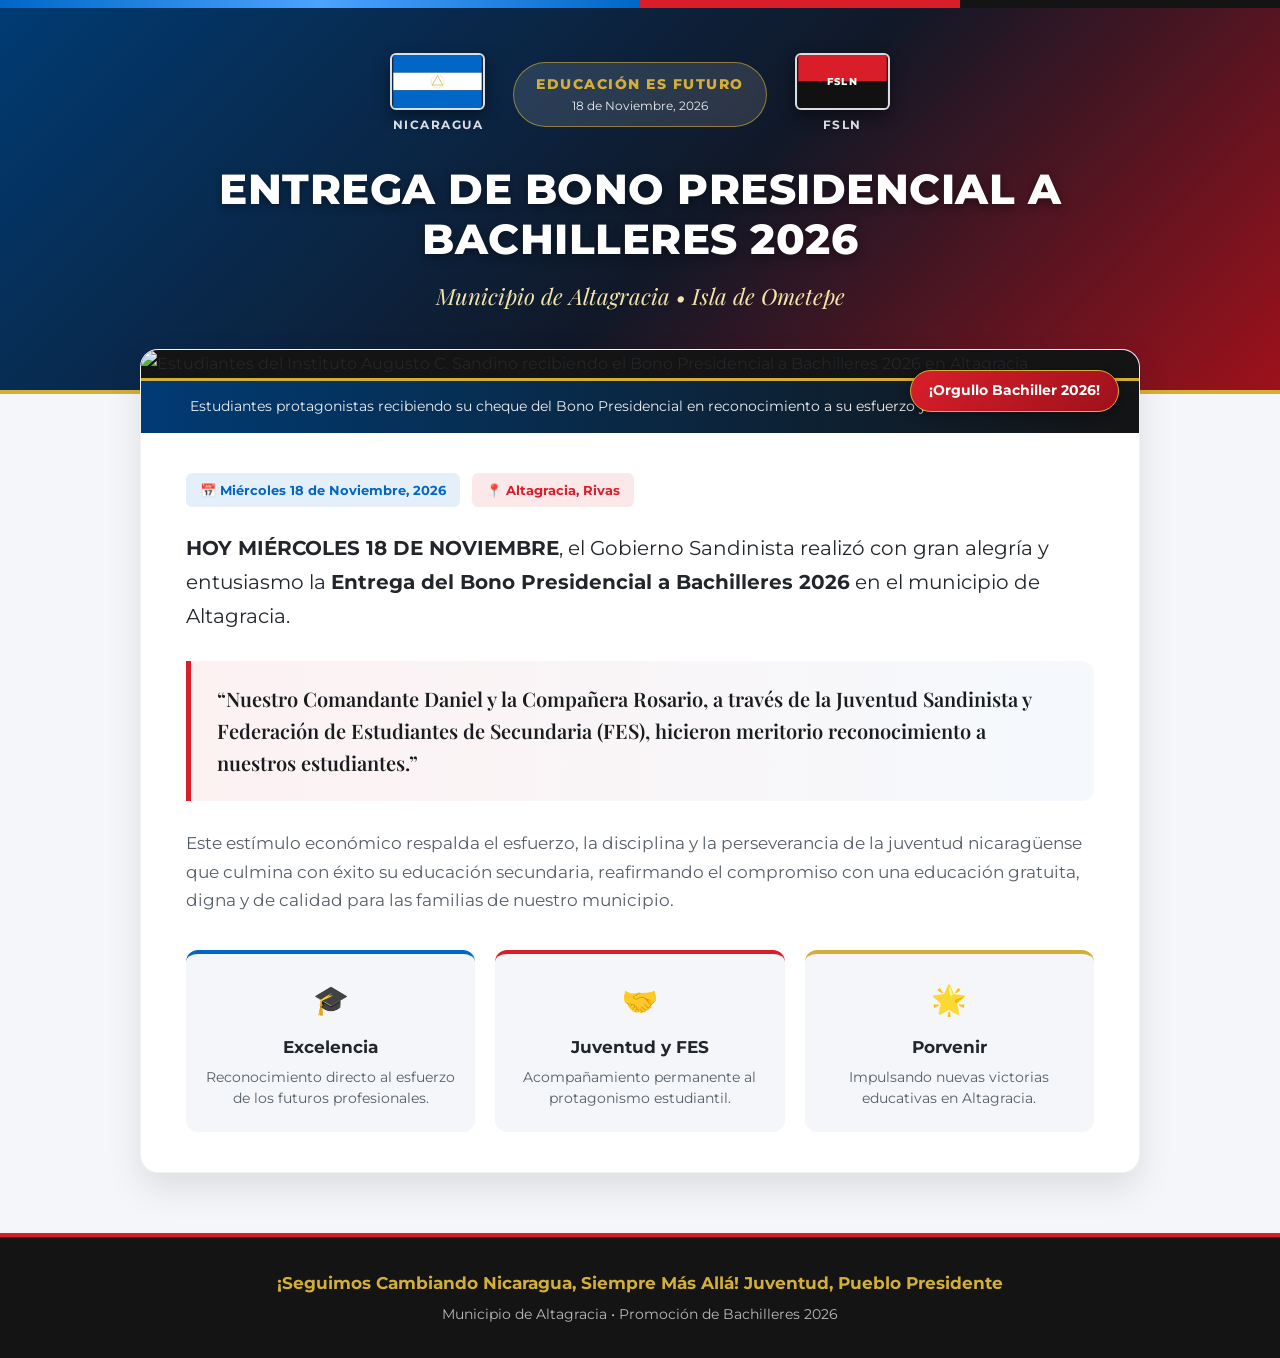
==== index.html @ 46847a6c "Rename inidex.html to index.html" ====
<!DOCTYPE html>
<html lang="es">
<head>
    <meta charset="UTF-8">
    <meta name="viewport" content="width=device-width, initial-scale=1.0">
    <title>Entrega de Bono a Bachilleres 2026 - Altagracia</title>
    <!-- Fuentes elegantes y modernas de Google Fonts -->
    <link rel="preconnect" href="https://fonts.googleapis.com">
    <link rel="preconnect" href="https://fonts.gstatic.com" crossorigin>
    <link href="https://fonts.googleapis.com/css2?family=Montserrat:wght@400;600;700;800&family=Playfair+Display:ital,wght@0,700;1,600&display=swap" rel="stylesheet">
    <link rel="stylesheet" href="styles.css">
</head>
<body>

    <!-- Barra superior decorativa con los colores patrios y partidarios -->
    <div class="top-ribbons">
        <div class="ribbon-ni"></div>
        <div class="ribbon-fsln"></div>
    </div>

    <header class="hero-header">
        <div class="container header-content">
            <!-- Banderas Institucionales en SVG de alta definición -->
            <div class="flags-container">
                <!-- Bandera de Nicaragua -->
                <div class="flag-box" title="Bandera de Nicaragua">
                    <svg viewBox="0 0 300 180" class="flag-svg">
                        <rect width="300" height="60" y="0" fill="#0067C6"/>
                        <rect width="300" height="60" y="60" fill="#FFFFFF"/>
                        <rect width="300" height="60" y="120" fill="#0067C6"/>
                        <!-- Triángulo estilizado del Escudo Nacional -->
                        <polygon points="150,70 132,102 168,102" fill="none" stroke="#D4AF37" stroke-width="2.5"/>
                        <circle cx="150" cy="90" r="22" fill="none" stroke="#D4AF37" stroke-width="1.5" stroke-dasharray="3,2"/>
                    </svg>
                    <span class="flag-label">Nicaragua</span>
                </div>

                <div class="header-badge">
                    <span>EDUCACIÓN ES FUTURO</span>
                    <small>18 de Noviembre, 2026</small>
                </div>

                <!-- Bandera del FSLN -->
                <div class="flag-box" title="Bandera del FSLN">
                    <svg viewBox="0 0 300 180" class="flag-svg">
                        <rect width="300" height="90" y="0" fill="#D91E2A"/>
                        <rect width="300" height="90" y="90" fill="#111111"/>
                        <text x="150" y="102" font-family="Montserrat, sans-serif" font-weight="800" font-size="34" fill="#FFFFFF" text-anchor="middle" letter-spacing="4">FSLN</text>
                    </svg>
                    <span class="flag-label">FSLN</span>
                </div>
            </div>

            <h1 class="main-title">
                ENTREGA DE BONO PRESIDENCIAL A BACHILLERES 2026
            </h1>
            <p class="subtitle">
                Municipio de Altagracia • Isla de Ometepe
            </p>
        </div>
    </header>

    <main class="container main-section">
        <article class="news-card">
            <!-- Contenedor de la fotografía principal -->
            <figure class="photo-frame">
                <div class="photo-badge">¡Orgullo Bachiller 2026!</div>
                <img 
                    src="914171611_1626961339447132_4190318218020088614_n.jpg" 
                    alt="Estudiantes del Instituto Augusto C. Sandino recibiendo el Bono Presidencial a Bachilleres 2026 en Altagracia"
                    class="featured-img"
                >
                <figcaption class="photo-caption">
                    Estudiantes protagonistas recibiendo su cheque del Bono Presidencial en reconocimiento a su esfuerzo y dedicación académica.
                </figcaption>
            </figure>

            <!-- Cuerpo de la noticia -->
            <div class="article-body">
                <div class="meta-info">
                    <span class="meta-tag tag-date">📅 Miércoles 18 de Noviembre, 2026</span>
                    <span class="meta-tag tag-location">📍 Altagracia, Rivas</span>
                </div>

                <p class="lead-paragraph">
                    <strong>HOY MIÉRCOLES 18 DE NOVIEMBRE</strong>, el Gobierno Sandinista realizó con gran alegría y entusiasmo la <strong>Entrega del Bono Presidencial a Bachilleres 2026</strong> en el municipio de Altagracia.
                </p>

                <blockquote class="highlight-quote">
                    “Nuestro Comandante Daniel y la Compañera Rosario, a través de la Juventud Sandinista y Federación de Estudiantes de Secundaria (FES), hicieron meritorio reconocimiento a nuestros estudiantes.”
                </blockquote>

                <p class="body-text">
                    Este estímulo económico respalda el esfuerzo, la disciplina y la perseverancia de la juventud nicaragüense que culmina con éxito su educación secundaria, reafirmando el compromiso con una educación gratuita, digna y de calidad para las familias de nuestro municipio.
                </p>

                <!-- Tarjetas de valores destacados -->
                <div class="pillars-grid">
                    <div class="pillar-item border-blue">
                        <span class="pillar-icon">🎓</span>
                        <h3>Excelencia</h3>
                        <p>Reconocimiento directo al esfuerzo de los futuros profesionales.</p>
                    </div>
                    <div class="pillar-item border-red">
                        <span class="pillar-icon">🤝</span>
                        <h3>Juventud y FES</h3>
                        <p>Acompañamiento permanente al protagonismo estudiantil.</p>
                    </div>
                    <div class="pillar-item border-gold">
                        <span class="pillar-icon">🌟</span>
                        <h3>Porvenir</h3>
                        <p>Impulsando nuevas victorias educativas en Altagracia.</p>
                    </div>
                </div>
            </div>
        </article>
    </main>

    <footer class="site-footer">
        <div class="container">
            <p class="footer-motto">¡Seguimos Cambiando Nicaragua, Siempre Más Allá! Juventud, Pueblo Presidente</p>
            <p class="footer-copy">Municipio de Altagracia • Promoción de Bachilleres 2026</p>
        </div>
    </footer>

</body>
</html>
---- styles.css ----
/* =========================================
   VARIABLES DE COLOR Y ESTILOS GENERALES
   ========================================= */
:root {
    --azul-patrio: #0067C6;
    --azul-oscuro: #003B73;
    --rojo-fsln: #D91E2A;
    --rojo-oscuro: #9E111B;
    --negro-elegante: #141414;
    --dorado-acento: #D4AF37;
    --blanco: #FFFFFF;
    --gris-fondo: #F4F6F9;
    --texto-principal: #22262A;
    --texto-secundario: #555E68;
    --sombra-suave: 0 15px 35px rgba(0, 0, 0, 0.1);
}

* {
    margin: 0;
    padding: 0;
    box-sizing: border-box;
}

body {
    font-family: 'Montserrat', sans-serif;
    background-color: var(--gris-fondo);
    color: var(--texto-principal);
    line-height: 1.7;
    overflow-x: hidden;
}

.container {
    width: 100%;
    max-width: 1040px;
    margin: 0 auto;
    padding: 0 20px;
}

/* =========================================
   CINTAS DECORATIVAS SUPERIORES
   ========================================= */
.top-ribbons {
    display: flex;
    height: 8px;
    width: 100%;
}

.ribbon-ni {
    flex: 1;
    background: linear-gradient(90deg, var(--azul-patrio) 0%, #4DA3FF 50%, var(--azul-patrio) 100%);
}

.ribbon-fsln {
    flex: 1;
    background: linear-gradient(90deg, var(--rojo-fsln) 50%, var(--negro-elegante) 50%);
}

/* =========================================
   ENCABEZADO PRINCIPAL (HERO)
   ========================================= */
.hero-header {
    background: linear-gradient(135deg, var(--azul-oscuro) 0%, #111827 55%, var(--rojo-oscuro) 100%);
    color: var(--blanco);
    padding: 45px 0 75px;
    text-align: center;
    position: relative;
    border-bottom: 4px solid var(--dorado-acento);
}

.flags-container {
    display: flex;
    justify-content: center;
    align-items: center;
    gap: 28px;
    margin-bottom: 28px;
    flex-wrap: wrap;
}

.flag-box {
    display: flex;
    flex-direction: column;
    align-items: center;
    gap: 6px;
}

.flag-svg {
    width: 95px;
    height: 57px;
    border-radius: 6px;
    box-shadow: 0 6px 16px rgba(0, 0, 0, 0.45);
    border: 2px solid rgba(255, 255, 255, 0.85);
    transition: transform 0.3s ease;
}

.flag-svg:hover {
    transform: scale(1.06);
}

.flag-label {
    font-size: 0.72rem;
    font-weight: 700;
    letter-spacing: 1.5px;
    text-transform: uppercase;
    color: rgba(255, 255, 255, 0.85);
}

.header-badge {
    background: rgba(255, 255, 255, 0.12);
    backdrop-filter: blur(6px);
    border: 1px solid rgba(212, 175, 55, 0.6);
    padding: 10px 22px;
    border-radius: 50px;
    display: flex;
    flex-direction: column;
}

.header-badge span {
    font-weight: 800;
    font-size: 0.85rem;
    letter-spacing: 1.5px;
    color: var(--dorado-acento);
}

.header-badge small {
    font-size: 0.75rem;
    color: var(--blanco);
    opacity: 0.9;
}

.main-title {
    font-family: 'Montserrat', sans-serif;
    font-weight: 800;
    font-size: clamp(1.6rem, 4vw, 2.65rem);
    line-height: 1.2;
    letter-spacing: 0.5px;
    max-width: 850px;
    margin: 0 auto 12px;
    text-shadow: 0 3px 10px rgba(0, 0, 0, 0.4);
}

.subtitle {
    font-family: 'Playfair Display', serif;
    font-style: italic;
    font-size: clamp(1.1rem, 2.5vw, 1.4rem);
    color: #F3E5AB;
}

/* =========================================
   TARJETA PRINCIPAL DE CONTENIDO
   ========================================= */
.main-section {
    margin-top: -45px;
    margin-bottom: 60px;
    position: relative;
    z-index: 10;
}

.news-card {
    background: var(--blanco);
    border-radius: 18px;
    box-shadow: var(--sombra-suave);
    overflow: hidden;
    border: 1px solid rgba(0, 0, 0, 0.05);
}

/* Marco de la imagen */
.photo-frame {
    position: relative;
    background-color: var(--negro-elegante);
}

.photo-badge {
    position: absolute;
    top: 20px;
    right: 20px;
    background: linear-gradient(135deg, var(--rojo-fsln), var(--rojo-oscuro));
    color: var(--blanco);
    font-weight: 700;
    font-size: 0.85rem;
    padding: 8px 18px;
    border-radius: 30px;
    box-shadow: 0 4px 12px rgba(0, 0, 0, 0.35);
    border: 1.5px solid var(--dorado-acento);
    z-index: 2;
}

.featured-img {
    width: 100%;
    max-height: 620px;
    object-fit: cover;
    object-position: center top;
    display: block;
}

.photo-caption {
    background: linear-gradient(90deg, var(--azul-oscuro), var(--negro-elegante));
    color: rgba(255, 255, 255, 0.92);
    font-size: 0.88rem;
    padding: 14px 25px;
    text-align: center;
    border-top: 3px solid var(--dorado-acento);
}

/* Cuerpo de la nota */
.article-body {
    padding: 40px 45px;
}

.meta-info {
    display: flex;
    flex-wrap: wrap;
    gap: 12px;
    margin-bottom: 24px;
}

.meta-tag {
    font-size: 0.82rem;
    font-weight: 700;
    padding: 6px 14px;
    border-radius: 6px;
}

.tag-date {
    background-color: rgba(0, 103, 198, 0.1);
    color: var(--azul-patrio);
}

.tag-location {
    background-color: rgba(217, 30, 42, 0.1);
    color: var(--rojo-fsln);
}

.lead-paragraph {
    font-size: 1.22rem;
    color: var(--texto-principal);
    margin-bottom: 24px;
    line-height: 1.75;
}

.highlight-quote {
    background: linear-gradient(to right, rgba(217, 30, 42, 0.06), rgba(0, 103, 198, 0.04));
    border-left: 5px solid var(--rojo-fsln);
    padding: 22px 26px;
    margin: 28px 0;
    border-radius: 0 12px 12px 0;
    font-family: 'Playfair Display', serif;
    font-size: 1.25rem;
    font-weight: 600;
    color: #1A1D20;
    line-height: 1.6;
}

.body-text {
    font-size: 1.05rem;
    color: var(--texto-secundario);
    margin-bottom: 35px;
}

/* Cuadrícula de pilares */
.pillars-grid {
    display: grid;
    grid-template-columns: repeat(3, 1fr);
    gap: 20px;
    margin-top: 15px;
}

.pillar-item {
    background: var(--gris-fondo);
    padding: 22px 18px;
    border-radius: 12px;
    text-align: center;
    transition: transform 0.25s ease, box-shadow 0.25s ease;
    border-top: 4px solid transparent;
}

.pillar-item:hover {
    transform: translateY(-4px);
    box-shadow: 0 8px 20px rgba(0, 0, 0, 0.07);
}

.border-blue { border-top-color: var(--azul-patrio); }
.border-red  { border-top-color: var(--rojo-fsln); }
.border-gold { border-top-color: var(--dorado-acento); }

.pillar-icon {
    font-size: 1.8rem;
    display: block;
    margin-bottom: 8px;
}

.pillar-item h3 {
    font-size: 1.05rem;
    font-weight: 700;
    margin-bottom: 6px;
    color: var(--texto-principal);
}

.pillar-item p {
    font-size: 0.88rem;
    color: var(--texto-secundario);
    line-height: 1.5;
}

/* =========================================
   PIE DE PÁGINA
   ========================================= */
.site-footer {
    background-color: var(--negro-elegante);
    color: var(--blanco);
    text-align: center;
    padding: 32px 20px;
    border-top: 4px solid var(--rojo-fsln);
}

.footer-motto {
    font-weight: 700;
    font-size: 1.05rem;
    color: var(--dorado-acento);
    margin-bottom: 6px;
}

.footer-copy {
    font-size: 0.85rem;
    color: rgba(255, 255, 255, 0.7);
}

/* =========================================
   ADAPTACIÓN A DISPOSITIVOS MÓVILES (RESPONSIVE)
   ========================================= */
@media (max-width: 768px) {
    .hero-header {
        padding: 32px 0 60px;
    }

    .flags-container {
        gap: 14px;
    }

    .flag-svg {
        width: 72px;
        height: 44px;
    }

    .header-badge {
        order: -1; /* Coloca la etiqueta de fecha arriba en móviles */
        width: 100%;
        max-width: 260px;
        margin-bottom: 8px;
    }

    .article-body {
        padding: 26px 20px;
    }

    .lead-paragraph {
        font-size: 1.08rem;
    }

    .highlight-quote {
        font-size: 1.1rem;
        padding: 16px 18px;
    }

    .pillars-grid {
        grid-template-columns: 1fr; /* Una sola columna en teléfonos */
        gap: 14px;
    }

    .photo-badge {
        top: 12px;
        right: 12px;
        font-size: 0.75rem;
        padding: 6px 12px;
    }
}
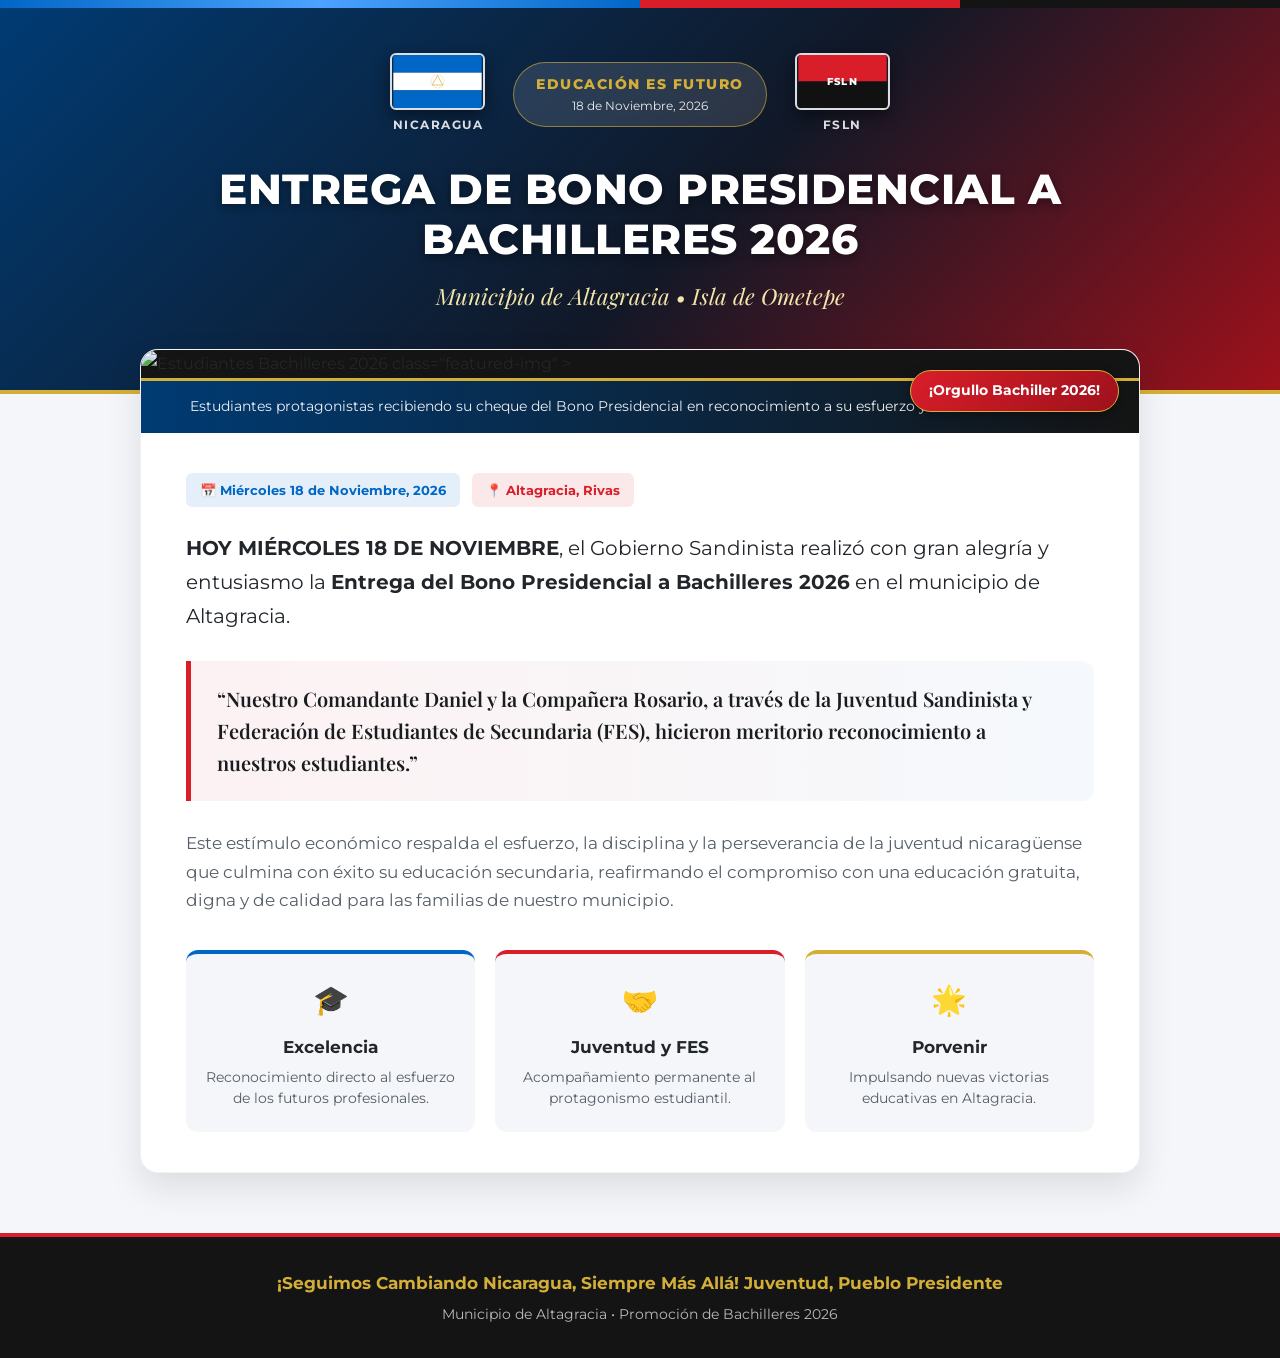
==== commit 5a49867f: "Update index.html" ====
--- a/index.html
+++ b/index.html
@@ -66,8 +66,8 @@
             <figure class="photo-frame">
                 <div class="photo-badge">¡Orgullo Bachiller 2026!</div>
                 <img 
-                    src="914171611_1626961339447132_4190318218020088614_n.jpg" 
-                    alt="Estudiantes del Instituto Augusto C. Sandino recibiendo el Bono Presidencial a Bachilleres 2026 en Altagracia"
+                    src="estudiantes.jpg" 
+                    alt="Estudiantes Bachilleres 2026">
                     class="featured-img"
                 >
                 <figcaption class="photo-caption">
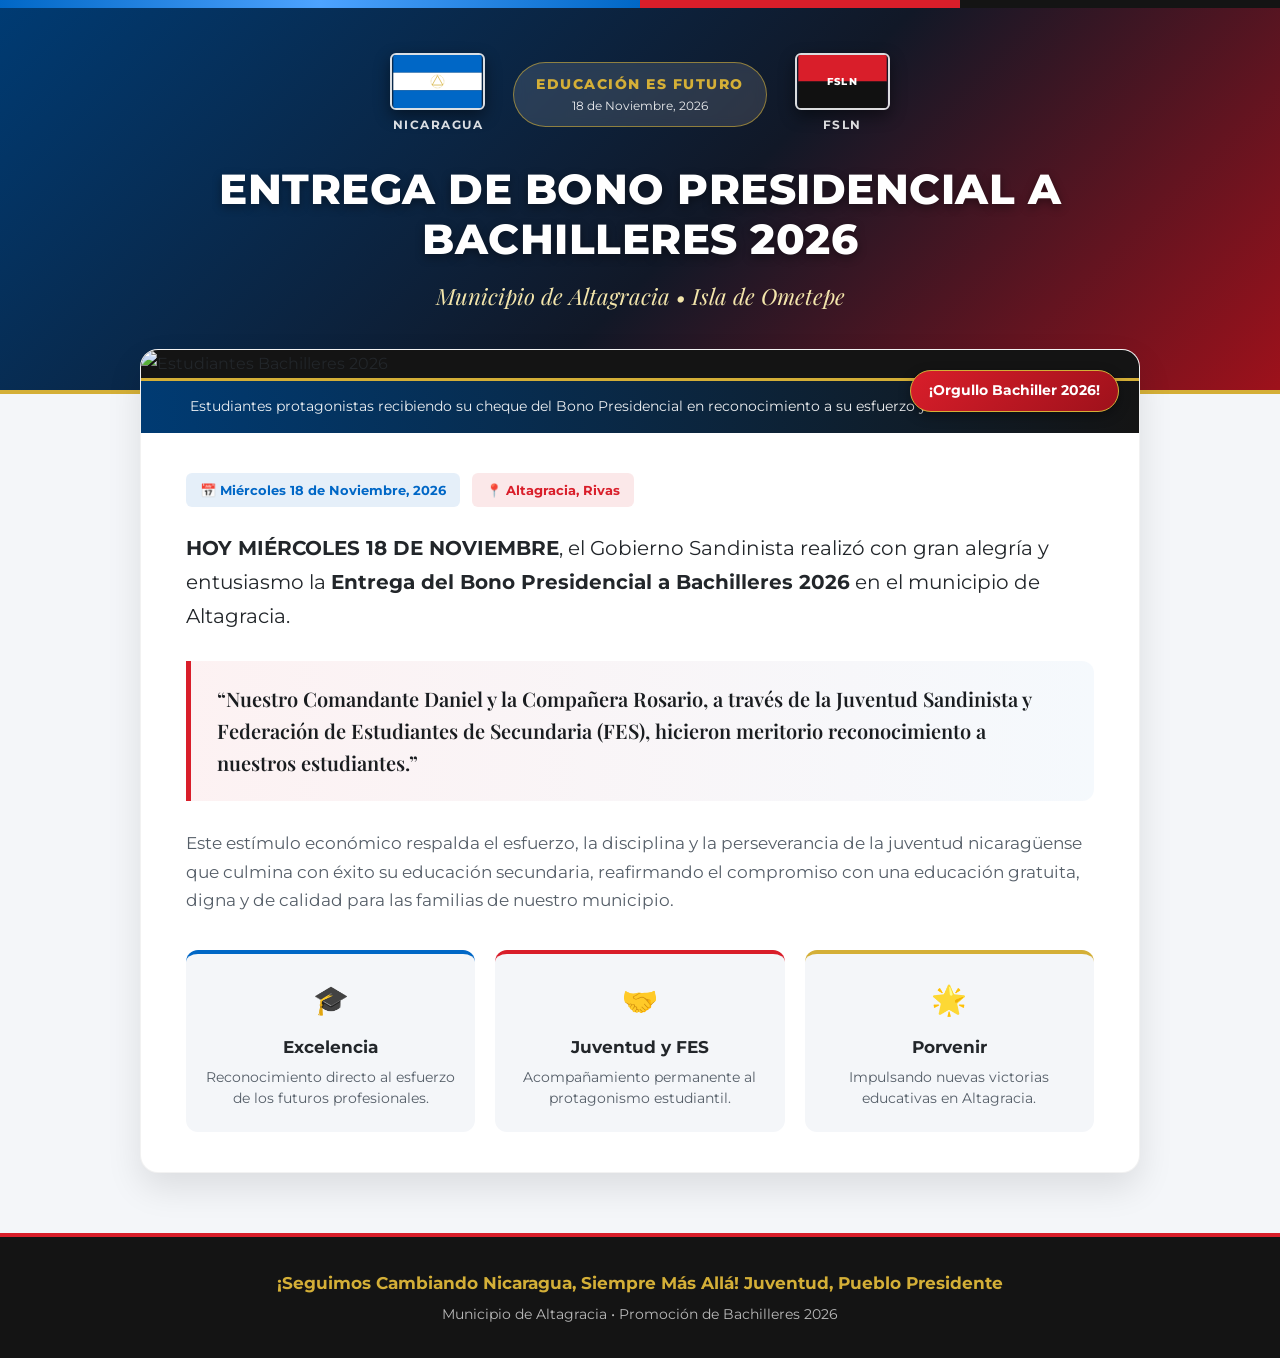
==== commit 629333e3: "Update index.html" ====
--- a/index.html
+++ b/index.html
@@ -66,8 +66,8 @@
             <figure class="photo-frame">
                 <div class="photo-badge">¡Orgullo Bachiller 2026!</div>
                 <img 
-                    src="estudiantes.jpg" 
-                    alt="Estudiantes Bachilleres 2026">
+                    src="./estudiantes.jpg" 
+                    alt="Estudiantes Bachilleres 2026"
                     class="featured-img"
                 >
                 <figcaption class="photo-caption">
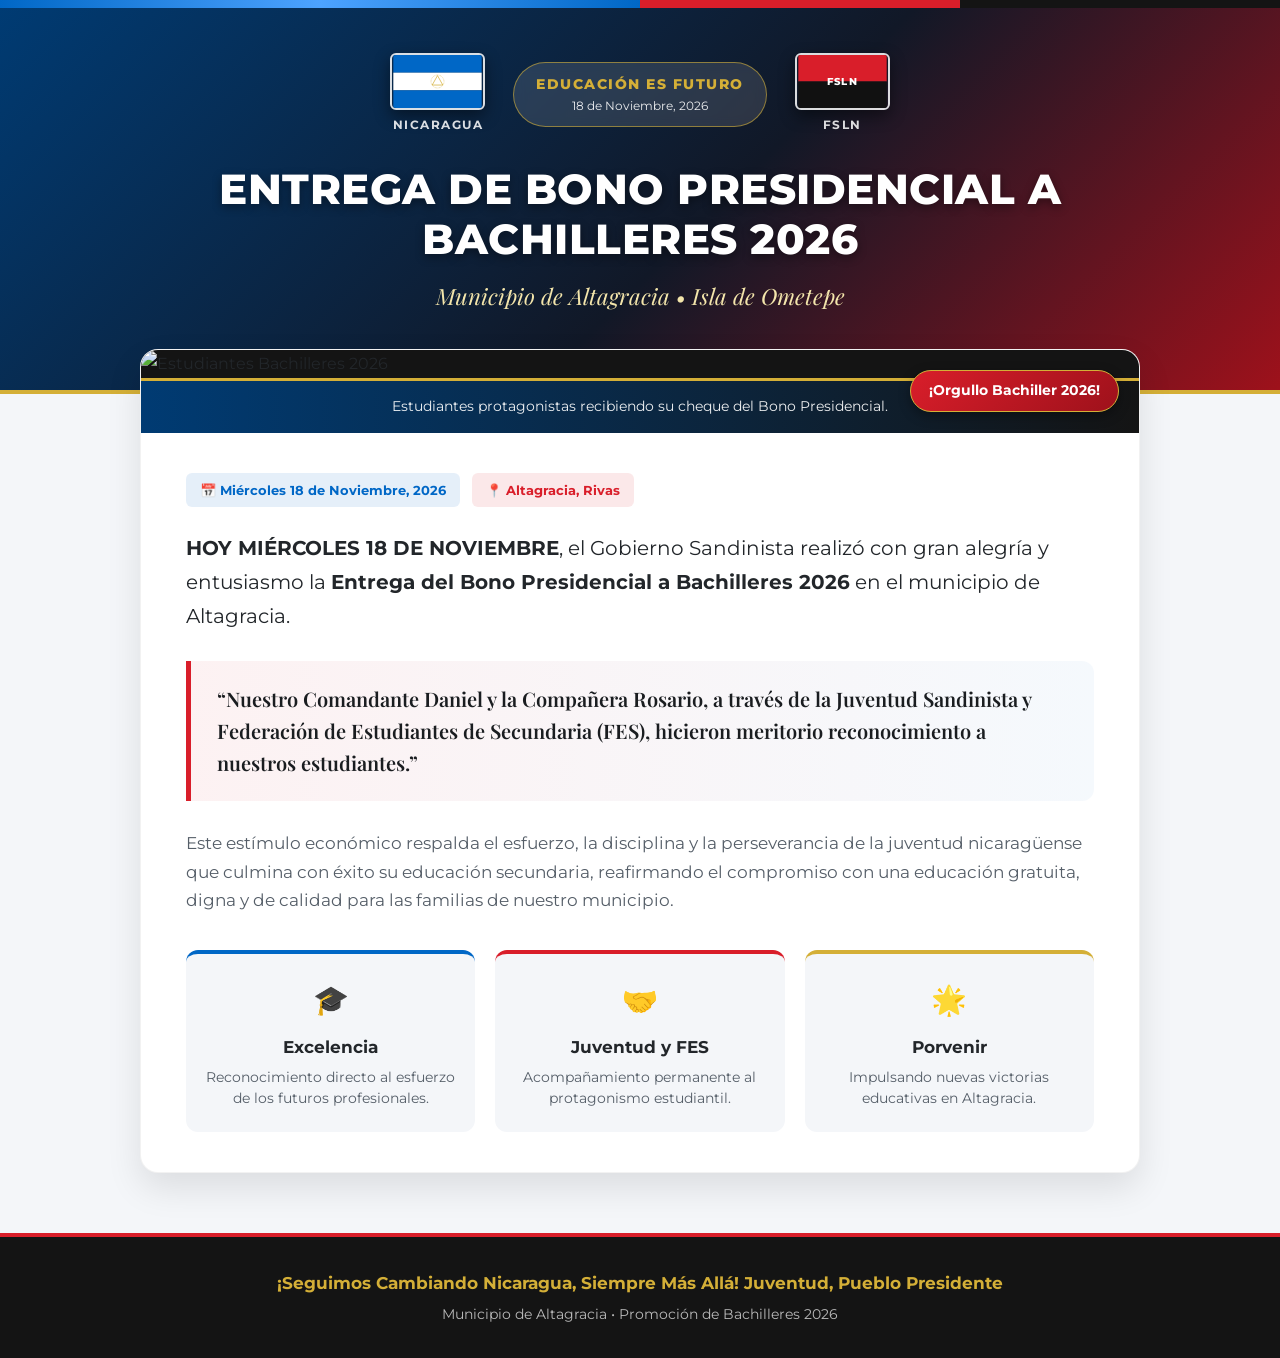
==== commit 972515af: "Update index.html" ====
--- a/index.html
+++ b/index.html
@@ -63,17 +63,20 @@
     <main class="container main-section">
         <article class="news-card">
             <!-- Contenedor de la fotografía principal -->
-            <figure class="photo-frame">
-                <div class="photo-badge">¡Orgullo Bachiller 2026!</div>
-                <img 
-                    src="./estudiantes.jpg" 
-                    alt="Estudiantes Bachilleres 2026"
-                    class="featured-img"
-                >
-                <figcaption class="photo-caption">
-                    Estudiantes protagonistas recibiendo su cheque del Bono Presidencial en reconocimiento a su esfuerzo y dedicación académica.
-                </figcaption>
-            </figure>
+         <figure class="photo-frame">
+    <div class="photo-badge">¡Orgullo Bachiller 2026!</div>
+
+    <img
+        src="estudiantes.jpg"
+        alt="Estudiantes Bachilleres 2026"
+        class="featured-img"
+    >
+
+    <figcaption class="photo-caption">
+        Estudiantes protagonistas recibiendo su cheque
+        del Bono Presidencial.
+    </figcaption>
+</figure>
 
             <!-- Cuerpo de la noticia -->
             <div class="article-body">
